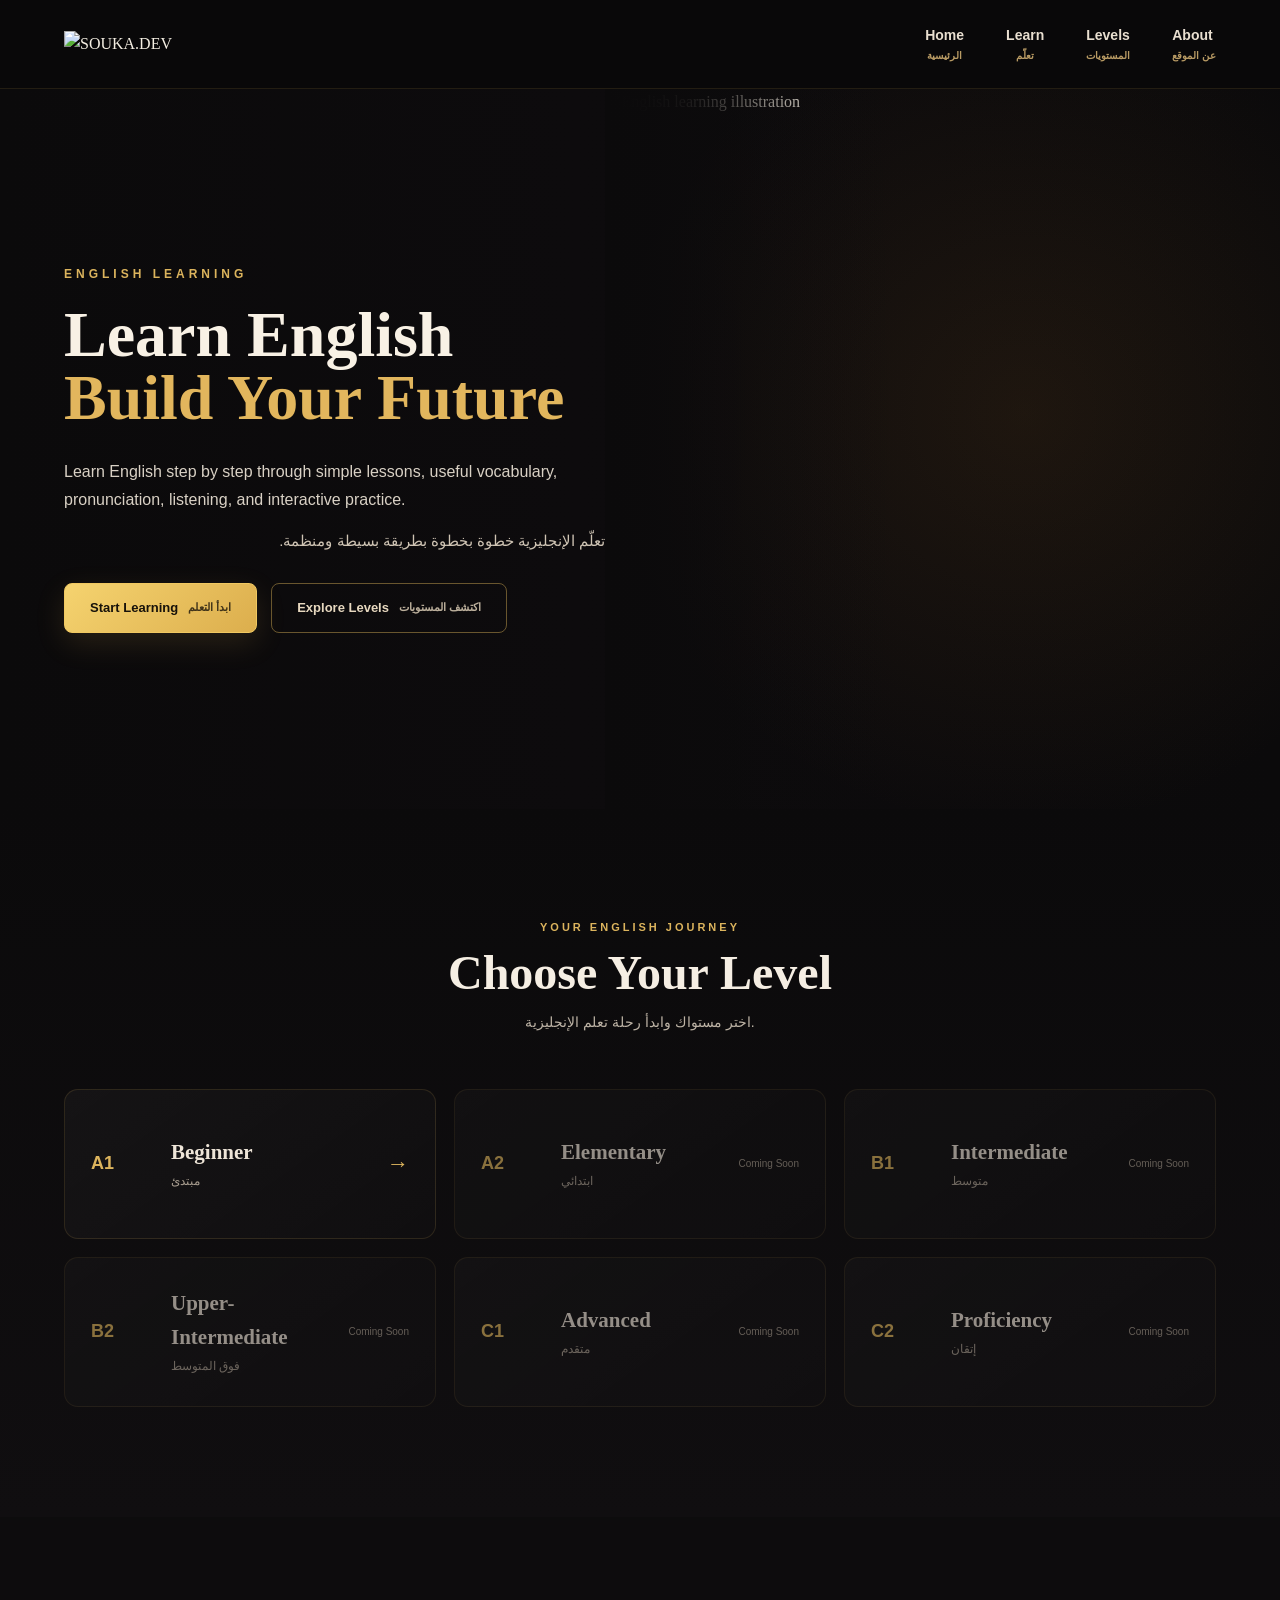
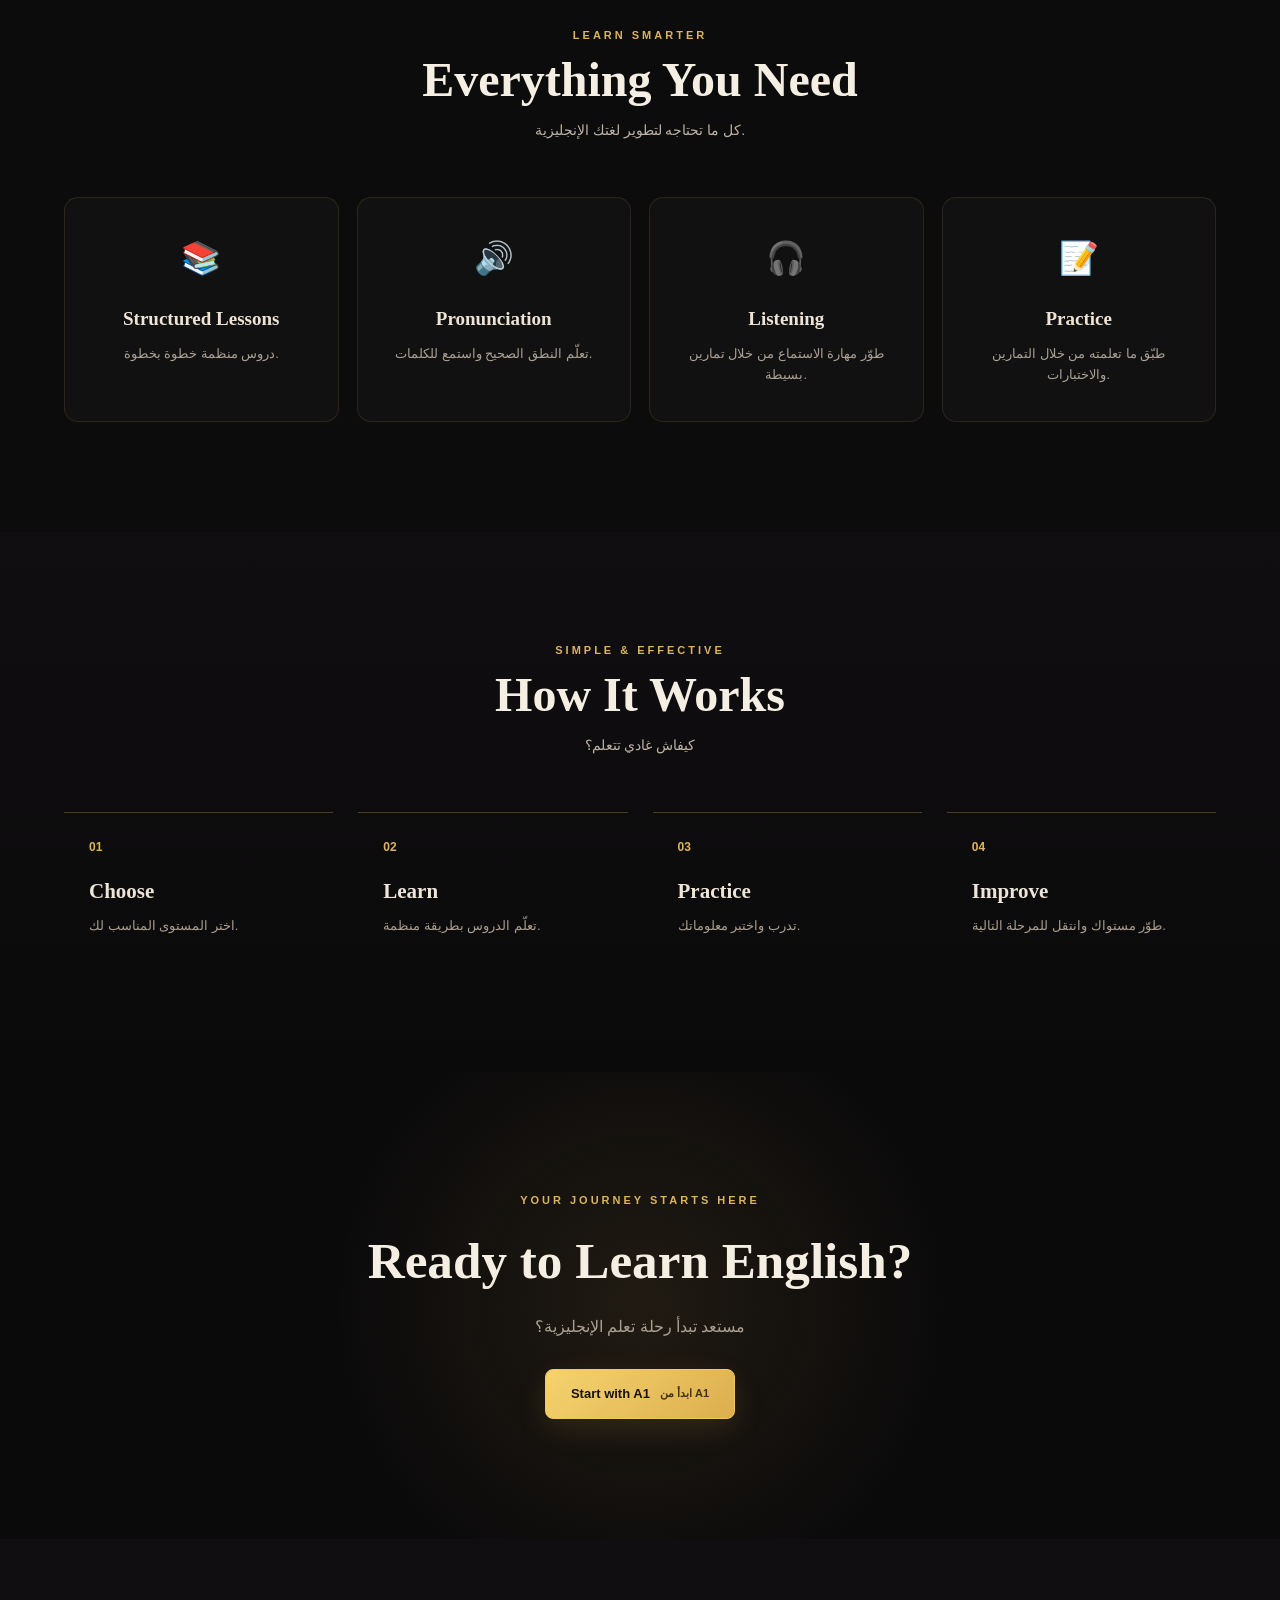
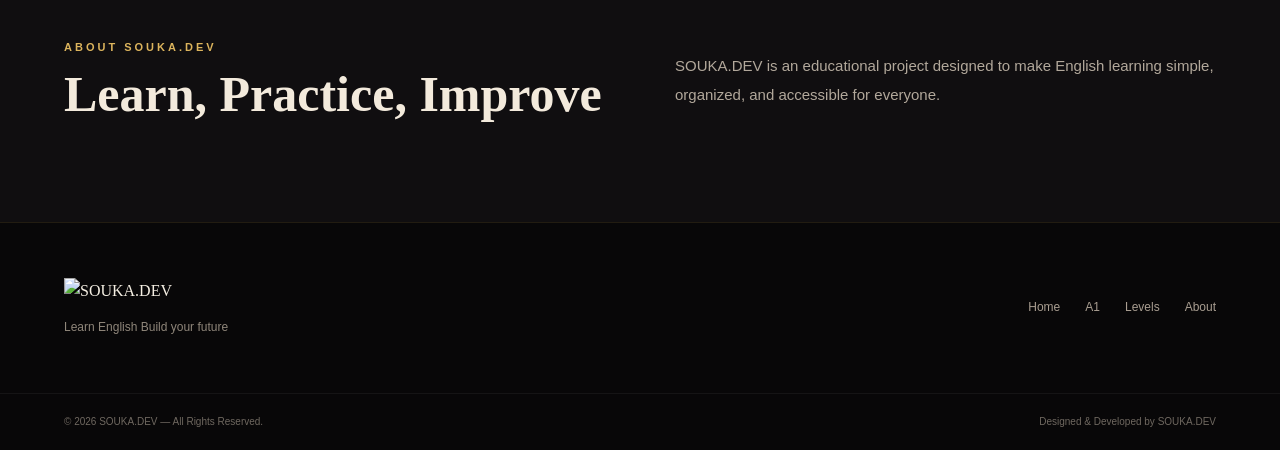
==== index.html @ c5cd775c "Add files via upload" ====
<!DOCTYPE html>
<html lang="en">

<head>

    <meta charset="UTF-8">

    <meta
        name="viewport"
        content="width=device-width, initial-scale=1.0"
    >

    <title>SOUKA.DEV | Learn English</title>

    <meta
        name="description"
        content="Learn English step by step with SOUKA.DEV."
    >

    <link rel="stylesheet" href="style.css">

</head>


<body>


    <!-- ================================
         HEADER
    ================================= -->

    <header class="site-header">

        <div class="container header-content">


            <!-- LOGO -->

            <a href="index.html" class="logo">

                <img
                    src="assets/images/logo.png"
                    alt="SOUKA.DEV"
                >

            </a>


            <!-- NAVIGATION -->

            <nav class="main-nav">

                <a href="index.html">
                    Home
                    <span>الرئيسية</span>
                </a>


                <a href="a1.html">
                    Learn
                    <span>تعلّم</span>
                </a>


                <a href="#levels">
                    Levels
                    <span>المستويات</span>
                </a>


                <a href="#about">
                    About
                    <span>عن الموقع</span>
                </a>

            </nav>


            <!-- MOBILE MENU -->

            <button
                class="menu-button"
                type="button"
                aria-label="Open menu"
                aria-expanded="false"
            >
                ☰
            </button>


        </div>

    </header>



    <!-- ================================
         MAIN
    ================================= -->

    <main>


        <!-- ================================
             HERO
        ================================= -->

        <section class="hero">

            <div class="container hero-content">


                <!-- HERO TEXT -->

                <div class="hero-text">

                    <p class="hero-label">
                        ENGLISH LEARNING
                    </p>


                    <h1>

                        Learn English

                        <br>

                        <span>
                            Build Your Future
                        </span>

                    </h1>


                    <p class="hero-description">

                        Learn English step by step through
                        simple lessons, useful vocabulary,
                        pronunciation, listening,
                        and interactive practice.

                    </p>


                    <p class="hero-arabic">

                        تعلّم الإنجليزية خطوة بخطوة
                        بطريقة بسيطة ومنظمة.

                    </p>


                    <div class="hero-buttons">


                        <a
                            href="a1.html"
                            class="btn btn-primary"
                        >

                            Start Learning

                            <span>
                                ابدأ التعلم
                            </span>

                        </a>


                        <a
                            href="#levels"
                            class="btn btn-secondary"
                        >

                            Explore Levels

                            <span>
                                اكتشف المستويات
                            </span>

                        </a>


                    </div>

                </div>



                <!-- HERO IMAGE -->

                <div class="hero-image">

                    <img
                        src="assets/images/hero.jpeg"
                        alt="English learning illustration"
                    >

                </div>


            </div>

        </section>



        <!-- ================================
             LEVELS
        ================================= -->

        <section
            class="levels-section"
            id="levels"
        >

            <div class="container">


                <div class="section-heading">

                    <p class="section-label">
                        YOUR ENGLISH JOURNEY
                    </p>


                    <h2>
                        Choose Your Level
                    </h2>


                    <p>
                        اختر مستواك وابدأ رحلة تعلم الإنجليزية.
                    </p>

                </div>



                <div class="levels-grid">


                    <!-- A1 -->

                    <a
                        href="a1.html"
                        class="level-card level-a1"
                    >

                        <div class="level-number">
                            A1
                        </div>


                        <div class="level-info">

                            <h3>
                                Beginner
                            </h3>

                            <p>
                                مبتدئ
                            </p>

                        </div>


                        <span class="card-arrow">
                            →
                        </span>

                    </a>



                    <!-- A2 -->

                    <div
                        class="level-card level-a2 coming-soon"
                    >

                        <div class="level-number">
                            A2
                        </div>


                        <div class="level-info">

                            <h3>
                                Elementary
                            </h3>

                            <p>
                                ابتدائي
                            </p>

                        </div>


                        <span class="coming">
                            Coming Soon
                        </span>

                    </div>



                    <!-- B1 -->

                    <div
                        class="level-card level-b1 coming-soon"
                    >

                        <div class="level-number">
                            B1
                        </div>


                        <div class="level-info">

                            <h3>
                                Intermediate
                            </h3>

                            <p>
                                متوسط
                            </p>

                        </div>


                        <span class="coming">
                            Coming Soon
                        </span>

                    </div>



                    <!-- B2 -->

                    <div
                        class="level-card level-b2 coming-soon"
                    >

                        <div class="level-number">
                            B2
                        </div>


                        <div class="level-info">

                            <h3>
                                Upper-Intermediate
                            </h3>

                            <p>
                                فوق المتوسط
                            </p>

                        </div>


                        <span class="coming">
                            Coming Soon
                        </span>

                    </div>



                    <!-- C1 -->

                    <div
                        class="level-card level-c1 coming-soon"
                    >

                        <div class="level-number">
                            C1
                        </div>


                        <div class="level-info">

                            <h3>
                                Advanced
                            </h3>

                            <p>
                                متقدم
                            </p>

                        </div>


                        <span class="coming">
                            Coming Soon
                        </span>

                    </div>



                    <!-- C2 -->

                    <div
                        class="level-card level-c2 coming-soon"
                    >

                        <div class="level-number">
                            C2
                        </div>


                        <div class="level-info">

                            <h3>
                                Proficiency
                            </h3>

                            <p>
                                إتقان
                            </p>

                        </div>


                        <span class="coming">
                            Coming Soon
                        </span>

                    </div>


                </div>

            </div>

        </section>



        <!-- ================================
             FEATURES
        ================================= -->

        <section class="features-section">

            <div class="container">


                <div class="section-heading">

                    <p class="section-label">
                        LEARN SMARTER
                    </p>


                    <h2>
                        Everything You Need
                    </h2>


                    <p>
                        كل ما تحتاجه لتطوير لغتك الإنجليزية.
                    </p>

                </div>



                <div class="features-grid">


                    <article class="feature-card">

                        <div class="feature-icon">
                            📚
                        </div>

                        <h3>
                            Structured Lessons
                        </h3>

                        <p>
                            دروس منظمة خطوة بخطوة.
                        </p>

                    </article>



                    <article class="feature-card">

                        <div class="feature-icon">
                            🔊
                        </div>

                        <h3>
                            Pronunciation
                        </h3>

                        <p>
                            تعلّم النطق الصحيح واستمع للكلمات.
                        </p>

                    </article>



                    <article class="feature-card">

                        <div class="feature-icon">
                            🎧
                        </div>

                        <h3>
                            Listening
                        </h3>

                        <p>
                            طوّر مهارة الاستماع من خلال تمارين بسيطة.
                        </p>

                    </article>



                    <article class="feature-card">

                        <div class="feature-icon">
                            📝
                        </div>

                        <h3>
                            Practice
                        </h3>

                        <p>
                            طبّق ما تعلمته من خلال التمارين والاختبارات.
                        </p>

                    </article>


                </div>

            </div>

        </section>



        <!-- ================================
             HOW IT WORKS
        ================================= -->

        <section class="how-section">

            <div class="container">


                <div class="section-heading">

                    <p class="section-label">
                        SIMPLE & EFFECTIVE
                    </p>


                    <h2>
                        How It Works
                    </h2>


                    <p>
                        كيفاش غادي تتعلم؟
                    </p>

                </div>



                <div class="steps">


                    <div class="step">

                        <span class="step-number">
                            01
                        </span>

                        <h3>
                            Choose
                        </h3>

                        <p>
                            اختر المستوى المناسب لك.
                        </p>

                    </div>



                    <div class="step">

                        <span class="step-number">
                            02
                        </span>

                        <h3>
                            Learn
                        </h3>

                        <p>
                            تعلّم الدروس بطريقة منظمة.
                        </p>

                    </div>



                    <div class="step">

                        <span class="step-number">
                            03
                        </span>

                        <h3>
                            Practice
                        </h3>

                        <p>
                            تدرب واختبر معلوماتك.
                        </p>

                    </div>



                    <div class="step">

                        <span class="step-number">
                            04
                        </span>

                        <h3>
                            Improve
                        </h3>

                        <p>
                            طوّر مستواك وانتقل للمرحلة التالية.
                        </p>

                    </div>


                </div>

            </div>

        </section>



        <!-- ================================
             CTA
        ================================= -->

        <section class="cta-section">

            <div class="container cta-content">

                <p class="section-label">
                    YOUR JOURNEY STARTS HERE
                </p>


                <h2>
                    Ready to Learn English?
                </h2>


                <p>
                    مستعد تبدأ رحلة تعلم الإنجليزية؟
                </p>


                <a
                    href="a1.html"
                    class="btn btn-primary"
                >

                    Start with A1

                    <span>
                        ابدأ من A1
                    </span>

                </a>

            </div>

        </section>



        <!-- ================================
             ABOUT
        ================================= -->

        <section
            class="about-section"
            id="about"
        >

            <div class="container about-content">


                <div>

                    <p class="section-label">
                        ABOUT SOUKA.DEV
                    </p>


                    <h2>
                        Learn, Practice, Improve
                    </h2>

                </div>


                <p>

                    SOUKA.DEV is an educational project
                    designed to make English learning
                    simple, organized, and accessible
                    for everyone.

                </p>


            </div>

        </section>


    </main>



    <!-- ================================
         FOOTER
    ================================= -->

    <footer class="site-footer">

        <div class="container footer-content">


            <div class="footer-brand">

                <img
                    src="assets/images/logo.png"
                    alt="SOUKA.DEV"
                >

                <p>
                    Learn English Build your future
                </p>

            </div>



            <div class="footer-links">

                <a href="index.html">
                    Home
                </a>

                <a href="a1.html">
                    A1
                </a>

                <a href="#levels">
                    Levels
                </a>

                <a href="#about">
                    About
                </a>

            </div>


        </div>



        <div class="footer-bottom">

            <p>
                © 2026 SOUKA.DEV — All Rights Reserved
            </p>


            <p>
                Designed & Developed by SOUKA.DEV
            </p>

        </div>

    </footer>



    <!-- JAVASCRIPT -->

    <script src="script.js"></script>


</body>

</html>
---- style.css ----
/* =========================================================
   SOUKA.DEV — MAIN WEBSITE
   Main stylesheet
========================================================= */


/* =========================================================
   RESET
========================================================= */

* {
    margin: 0;
    padding: 0;
    box-sizing: border-box;
}

html {
    scroll-behavior: smooth;
}

body {
    font-family: "Georgia", "Times New Roman", serif;
    background: #0b0a0b;
    color: #f5efe3;
    line-height: 1.6;
    overflow-x: hidden;
}

img {
    max-width: 100%;
    display: block;
}

a {
    color: inherit;
    text-decoration: none;
}

button {
    font: inherit;
}

.container {
    width: min(1200px, 90%);
    margin: 0 auto;
}


/* =========================================================
   HEADER
========================================================= */

.site-header {
    position: relative;
    z-index: 100;
    background: rgba(10, 9, 10, 0.96);
    border-bottom: 1px solid rgba(220, 176, 82, 0.12);
}

.header-content {
    min-height: 88px;

    display: flex;
    align-items: center;
    justify-content: space-between;
    gap: 40px;
}


/* LOGO */

.logo {
    display: flex;
    align-items: center;
    flex-shrink: 0;
}

.logo img {
    width: 165px;
    height: auto;
}


/* NAVIGATION */

.main-nav {
    display: flex;
    align-items: center;
    gap: 42px;
}

.main-nav a {
    position: relative;

    color: #e9dfd0;
    font-family: Arial, sans-serif;
    font-size: 14px;
    font-weight: 600;

    transition: 0.3s ease;
}

.main-nav a span {
    display: block;

    margin-top: 2px;

    font-family: Arial, sans-serif;
    font-size: 10px;

    color: #b99b64;

    text-align: center;
}

.main-nav a::after {
    content: "";

    position: absolute;
    left: 0;
    bottom: -10px;

    width: 0;
    height: 1px;

    background: #d8ad52;

    transition: width 0.3s ease;
}

.main-nav a:hover {
    color: #e0b65c;
}

.main-nav a:hover::after {
    width: 100%;
}


/* MOBILE MENU BUTTON */

.menu-button {
    display: none;

    width: 44px;
    height: 44px;

    border: 1px solid rgba(218, 177, 87, 0.35);
    border-radius: 8px;

    background: transparent;
    color: #e1b65b;

    cursor: pointer;
}


/* =========================================================
   HERO
========================================================= */

.hero {
    position: relative;

    min-height: 720px;

    display: flex;
    align-items: center;

    overflow: hidden;

    background:
        radial-gradient(
            circle at 80% 45%,
            rgba(116, 76, 30, 0.18),
            transparent 38%
        ),
        linear-gradient(
            90deg,
            #0b0a0b 0%,
            #0d0b0d 45%,
            #0b0a0b 100%
        );
}


/*
   HERO CONTENT

   We use a two-column layout.
*/

.hero-content {
    position: relative;
    z-index: 5;

    min-height: 720px;

    display: grid;
    grid-template-columns: 47% 53%;
    align-items: center;
}


/* =========================================================
   HERO TEXT
========================================================= */

.hero-text {
    position: relative;
    z-index: 10;

    padding: 80px 0;
}

.hero-label {
    margin-bottom: 20px;

    color: #dcb45d;

    font-family: Arial, sans-serif;
    font-size: 12px;
    font-weight: 700;

    letter-spacing: 4px;
}

.hero h1 {
    max-width: 700px;

    margin-bottom: 28px;

    color: #f8f1e5;

    font-size: clamp(48px, 5vw, 78px);
    font-weight: 700;
    line-height: 0.98;
}

.hero h1 span {
    color: #e2b65d;
}

.hero-description {
    max-width: 620px;

    margin-bottom: 14px;

    color: #d9d1c5;

    font-family: Arial, sans-serif;
    font-size: 16px;
    line-height: 1.8;
}

.hero-arabic {
    max-width: 620px;

    margin-bottom: 30px;

    color: #cfc4b4;

    font-family: Arial, sans-serif;
    font-size: 15px;

    direction: rtl;
}


/* =========================================================
   HERO BUTTONS
========================================================= */

.hero-buttons {
    display: flex;
    align-items: center;
    gap: 14px;
    flex-wrap: wrap;
}

.btn {
    min-height: 50px;

    padding: 12px 25px;

    display: inline-flex;
    align-items: center;
    justify-content: center;
    gap: 10px;

    border-radius: 8px;

    font-family: Arial, sans-serif;
    font-size: 13px;
    font-weight: 700;

    transition:
        transform 0.3s ease,
        background 0.3s ease,
        border-color 0.3s ease,
        box-shadow 0.3s ease;
}

.btn span {
    font-size: 11px;
    opacity: 0.8;
}

.btn:hover {
    transform: translateY(-3px);
}


/* PRIMARY */

.btn-primary {
    color: #17120a;

    background: linear-gradient(
        135deg,
        #f5d36f,
        #dcae4d
    );

    border: 1px solid #f0c861;

    box-shadow:
        0 10px 30px rgba(218, 173, 76, 0.14);
}

.btn-primary:hover {
    box-shadow:
        0 15px 35px rgba(218, 173, 76, 0.25);
}


/* SECONDARY */

.btn-secondary {
    color: #e7d8bf;

    background: transparent;

    border: 1px solid rgba(218, 177, 87, 0.45);
}

.btn-secondary:hover {
    border-color: #dcb257;
    background: rgba(220, 178, 87, 0.08);
}


/* =========================================================
   HERO IMAGE — LARGE / BORDERLESS / BLENDED
========================================================= */

.hero-image {
    position: relative;

    width: 100%;
    height: 100%;

    min-height: 720px;

    display: flex;
    align-items: center;
    justify-content: flex-end;

    overflow: visible;

    background: transparent;
    border: none;
    box-shadow: none;
}


/*
   The image itself is intentionally much larger
   than the column.
*/

.hero-image img {
    position: relative;
    z-index: 1;

    width: 850px;
    max-width: none;

    height: 720px;

    object-fit: cover;
    object-position: center;

    display: block;

    margin-right: -170px;

    border: none !important;
    border-radius: 0 !important;

    box-shadow: none !important;

    /*
       Fade into the dark background on the left.
    */

    -webkit-mask-image:
        linear-gradient(
            to right,
            transparent 0%,
            rgba(0, 0, 0, 0.15) 10%,
            black 27%,
            black 82%,
            transparent 100%
        );

    mask-image:
        linear-gradient(
            to right,
            transparent 0%,
            rgba(0, 0, 0, 0.15) 10%,
            black 27%,
            black 82%,
            transparent 100%
        );
}


/*
   Additional soft blending layer.
*/

.hero-image::after {
    content: "";

    position: absolute;

    inset: 0;

    z-index: 2;

    pointer-events: none;

    background:
        linear-gradient(
            to right,
            #0b0a0b 0%,
            rgba(11, 10, 11, 0.85) 7%,
            rgba(11, 10, 11, 0.25) 25%,
            transparent 48%
        );
}


/* =========================================================
   SECTION HEADINGS
========================================================= */

.section-heading {
    text-align: center;

    max-width: 720px;

    margin: 0 auto 55px;
}

.section-label {
    margin-bottom: 10px;

    color: #dcb45d;

    font-family: Arial, sans-serif;
    font-size: 11px;
    font-weight: 700;

    letter-spacing: 3px;
}

.section-heading h2 {
    margin-bottom: 12px;

    color: #f5eee3;

    font-size: clamp(34px, 4vw, 48px);
    line-height: 1.1;
}

.section-heading > p:last-child {
    color: #bdb3a5;

    font-family: Arial, sans-serif;
    font-size: 14px;
}


/* =========================================================
   LEVELS
========================================================= */

.levels-section {
    padding: 110px 0;

    background:
        linear-gradient(
            180deg,
            #0b0a0b,
            #100e10
        );
}

.levels-grid {
    display: grid;

    grid-template-columns:
        repeat(3, 1fr);

    gap: 18px;
}

.level-card {
    position: relative;

    min-height: 150px;

    padding: 26px;

    display: flex;
    align-items: center;
    gap: 20px;

    overflow: hidden;

    background:
        linear-gradient(
            145deg,
            rgba(255, 255, 255, 0.035),
            rgba(255, 255, 255, 0.01)
        );

    border: 1px solid rgba(218, 177, 87, 0.14);
    border-radius: 14px;

    transition:
        transform 0.3s ease,
        border-color 0.3s ease,
        background 0.3s ease;
}

.level-card:hover {
    transform: translateY(-6px);

    border-color:
        rgba(218, 177, 87, 0.55);

    background:
        rgba(218, 177, 87, 0.055);
}

.level-number {
    min-width: 60px;

    color: #dcb45d;

    font-family: Arial, sans-serif;
    font-size: 18px;
    font-weight: 700;
}

.level-info {
    flex: 1;
}

.level-info h3 {
    margin-bottom: 3px;

    color: #eee5d8;

    font-size: 21px;
}

.level-info p {
    color: #aa9f91;

    font-family: Arial, sans-serif;
    font-size: 12px;
}

.card-arrow {
    color: #dcb45d;

    font-family: Arial, sans-serif;
    font-size: 22px;

    transition: transform 0.3s ease;
}

.level-card:hover .card-arrow {
    transform: translateX(5px);
}

.coming-soon {
    cursor: default;
    opacity: 0.6;
}

.coming-soon:hover {
    transform: none;
}

.coming {
    color: #9e9386;

    font-family: Arial, sans-serif;
    font-size: 10px;
}


/* =========================================================
   FEATURES
========================================================= */

.features-section {
    padding: 110px 0;

    background: #0d0c0d;
}

.features-grid {
    display: grid;

    grid-template-columns:
        repeat(4, 1fr);

    gap: 18px;
}

.feature-card {
    padding: 35px 25px;

    text-align: center;

    background:
        rgba(255, 255, 255, 0.025);

    border: 1px solid rgba(218, 177, 87, 0.12);
    border-radius: 14px;

    transition:
        transform 0.3s ease,
        border-color 0.3s ease;
}

.feature-card:hover {
    transform: translateY(-5px);

    border-color:
        rgba(218, 177, 87, 0.4);
}

.feature-icon {
    margin-bottom: 20px;

    font-size: 32px;
}

.feature-card h3 {
    margin-bottom: 10px;

    color: #eee4d5;

    font-size: 19px;
}

.feature-card p {
    color: #aaa093;

    font-family: Arial, sans-serif;
    font-size: 13px;
}


/* =========================================================
   HOW IT WORKS
========================================================= */

.how-section {
    padding: 110px 0;

    background:
        linear-gradient(
            180deg,
            #100e10,
            #0b0a0b
        );
}

.steps {
    display: grid;

    grid-template-columns:
        repeat(4, 1fr);

    gap: 25px;
}

.step {
    position: relative;

    padding: 25px;

    border-top:
        1px solid rgba(218, 177, 87, 0.3);
}

.step-number {
    display: block;

    margin-bottom: 18px;

    color: #dcb45d;

    font-family: Arial, sans-serif;
    font-size: 12px;
    font-weight: 700;
}

.step h3 {
    margin-bottom: 8px;

    color: #eee5d8;

    font-size: 21px;
}

.step p {
    color: #a99e90;

    font-family: Arial, sans-serif;
    font-size: 13px;
}


/* =========================================================
   CTA
========================================================= */

.cta-section {
    padding: 120px 0;

    text-align: center;

    background:
        radial-gradient(
            circle at center,
            rgba(218, 174, 77, 0.10),
            transparent 45%
        ),
        #0b0a0b;
}

.cta-content {
    display: flex;
    flex-direction: column;
    align-items: center;
}

.cta-section h2 {
    margin-bottom: 12px;

    color: #f5eee3;

    font-size: clamp(35px, 4vw, 52px);
}

.cta-section > .container > p:not(.section-label) {
    margin-bottom: 30px;

    color: #aaa093;

    font-family: Arial, sans-serif;
}


/* =========================================================
   ABOUT
========================================================= */

.about-section {
    padding: 100px 0;

    background: #100e10;
}

.about-content {
    display: grid;

    grid-template-columns: 1fr 1fr;

    gap: 70px;

    align-items: center;
}

.about-content h2 {
    color: #f3eadc;

    font-size: clamp(34px, 4vw, 50px);
    line-height: 1.1;
}

.about-content > p {
    color: #b2a89b;

    font-family: Arial, sans-serif;
    font-size: 15px;
    line-height: 1.9;
}


/* =========================================================
   FOOTER
========================================================= */

.site-footer {
    background: #080708;

    border-top:
        1px solid rgba(218, 177, 87, 0.12);
}

.footer-content {
    padding: 55px 0;

    display: flex;
    justify-content: space-between;
    gap: 50px;
}

.footer-brand img {
    width: 150px;

    margin-bottom: 15px;
}

.footer-brand p {
    color: #8f867a;

    font-family: Arial, sans-serif;
    font-size: 12px;
}

.footer-links {
    display: flex;
    gap: 25px;

    align-items: center;
}

.footer-links a {
    color: #a99e91;

    font-family: Arial, sans-serif;
    font-size: 12px;

    transition: color 0.3s ease;
}

.footer-links a:hover {
    color: #dcb45d;
}

.footer-bottom {
    padding: 20px 5%;

    display: flex;
    justify-content: space-between;
    gap: 20px;

    border-top:
        1px solid rgba(255, 255, 255, 0.05);

    color: #6f6860;

    font-family: Arial, sans-serif;
    font-size: 10px;
}


/* =========================================================
   MOBILE
========================================================= */

@media (max-width: 900px) {

    .header-content {
        min-height: 75px;
    }

    .logo img {
        width: 140px;
    }

    .menu-button {
        display: block;
    }

    .main-nav {
        position: absolute;

        top: 75px;
        left: 5%;
        right: 5%;

        display: none;

        flex-direction: column;
        align-items: stretch;

        gap: 0;

        padding: 15px;

        background: #100e10;

        border:
            1px solid rgba(218, 177, 87, 0.18);

        border-radius: 12px;

        box-shadow:
            0 20px 50px rgba(0, 0, 0, 0.4);
    }

    .main-nav.mobile-active {
        display: flex;
    }

    .main-nav a {
        padding: 14px;

        text-align: center;
    }

    .main-nav a::after {
        display: none;
    }


    /* HERO */

    .hero {
        min-height: auto;
    }

    .hero-content {
        min-height: auto;

        display: flex;
        flex-direction: column;

        align-items: stretch;
    }

    .hero-text {
        padding: 80px 0 30px;

        text-align: center;
    }

    .hero h1 {
        margin-left: auto;
        margin-right: auto;

        font-size: clamp(42px, 10vw, 60px);
    }

    .hero-description,
    .hero-arabic {
        margin-left: auto;
        margin-right: auto;
    }

    .hero-buttons {
        justify-content: center;
    }


    /*
       Mobile hero image.
       Still large, but placed underneath the text.
    */

    .hero-image {
        min-height: 420px;

        width: 100%;

        justify-content: center;

        margin-top: -20px;
    }

    .hero-image img {
        width: 115vw;
        max-width: none;

        height: 480px;

        margin-right: -5vw;

        object-fit: cover;

        -webkit-mask-image:
            linear-gradient(
                to bottom,
                transparent 0%,
                black 18%,
                black 78%,
                transparent 100%
            );

        mask-image:
            linear-gradient(
                to bottom,
                transparent 0%,
                black 18%,
                black 78%,
                transparent 100%
            );
    }

    .hero-image::after {
        background:
            linear-gradient(
                to bottom,
                #0b0a0b 0%,
                transparent 25%,
                transparent 75%,
                #0b0a0b 100%
            );
    }


    /* LEVELS */

    .levels-grid {
        grid-template-columns: repeat(2, 1fr);
    }


    /* FEATURES */

    .features-grid {
        grid-template-columns: repeat(2, 1fr);
    }


    /* STEPS */

    .steps {
        grid-template-columns: repeat(2, 1fr);
    }


    /* ABOUT */

    .about-content {
        grid-template-columns: 1fr;

        gap: 30px;

        text-align: center;
    }


    /* FOOTER */

    .footer-content {
        flex-direction: column;

        text-align: center;
        align-items: center;
    }

    .footer-links {
        flex-wrap: wrap;
        justify-content: center;
    }

    .footer-bottom {
        flex-direction: column;

        text-align: center;
    }
}


/* =========================================================
   SMALL PHONES
========================================================= */

@media (max-width: 600px) {

    .container {
        width: 88%;
    }

    .hero-text {
        padding-top: 60px;
    }

    .hero h1 {
        font-size: 43px;
    }

    .hero-description {
        font-size: 14px;
    }

    .hero-arabic {
        font-size: 13px;
    }

    .hero-buttons {
        flex-direction: column;
        width: 100%;
    }

    .hero-buttons .btn {
        width: 100%;
    }

    .hero-image {
        min-height: 350px;
    }

    .hero-image img {
        width: 125vw;
        height: 400px;

        margin-right: -7vw;
    }


    .levels-section,
    .features-section,
    .how-section {
        padding: 80px 0;
    }

    .levels-grid,
    .features-grid,
    .steps {
        grid-template-columns: 1fr;
    }

    .level-card {
        min-height: 125px;
    }

    .section-heading {
        margin-bottom: 40px;
    }

    .section-heading h2 {
        font-size: 34px;
    }

    .cta-section {
        padding: 90px 0;
    }

    .about-section {
        padding: 80px 0;
    }
}
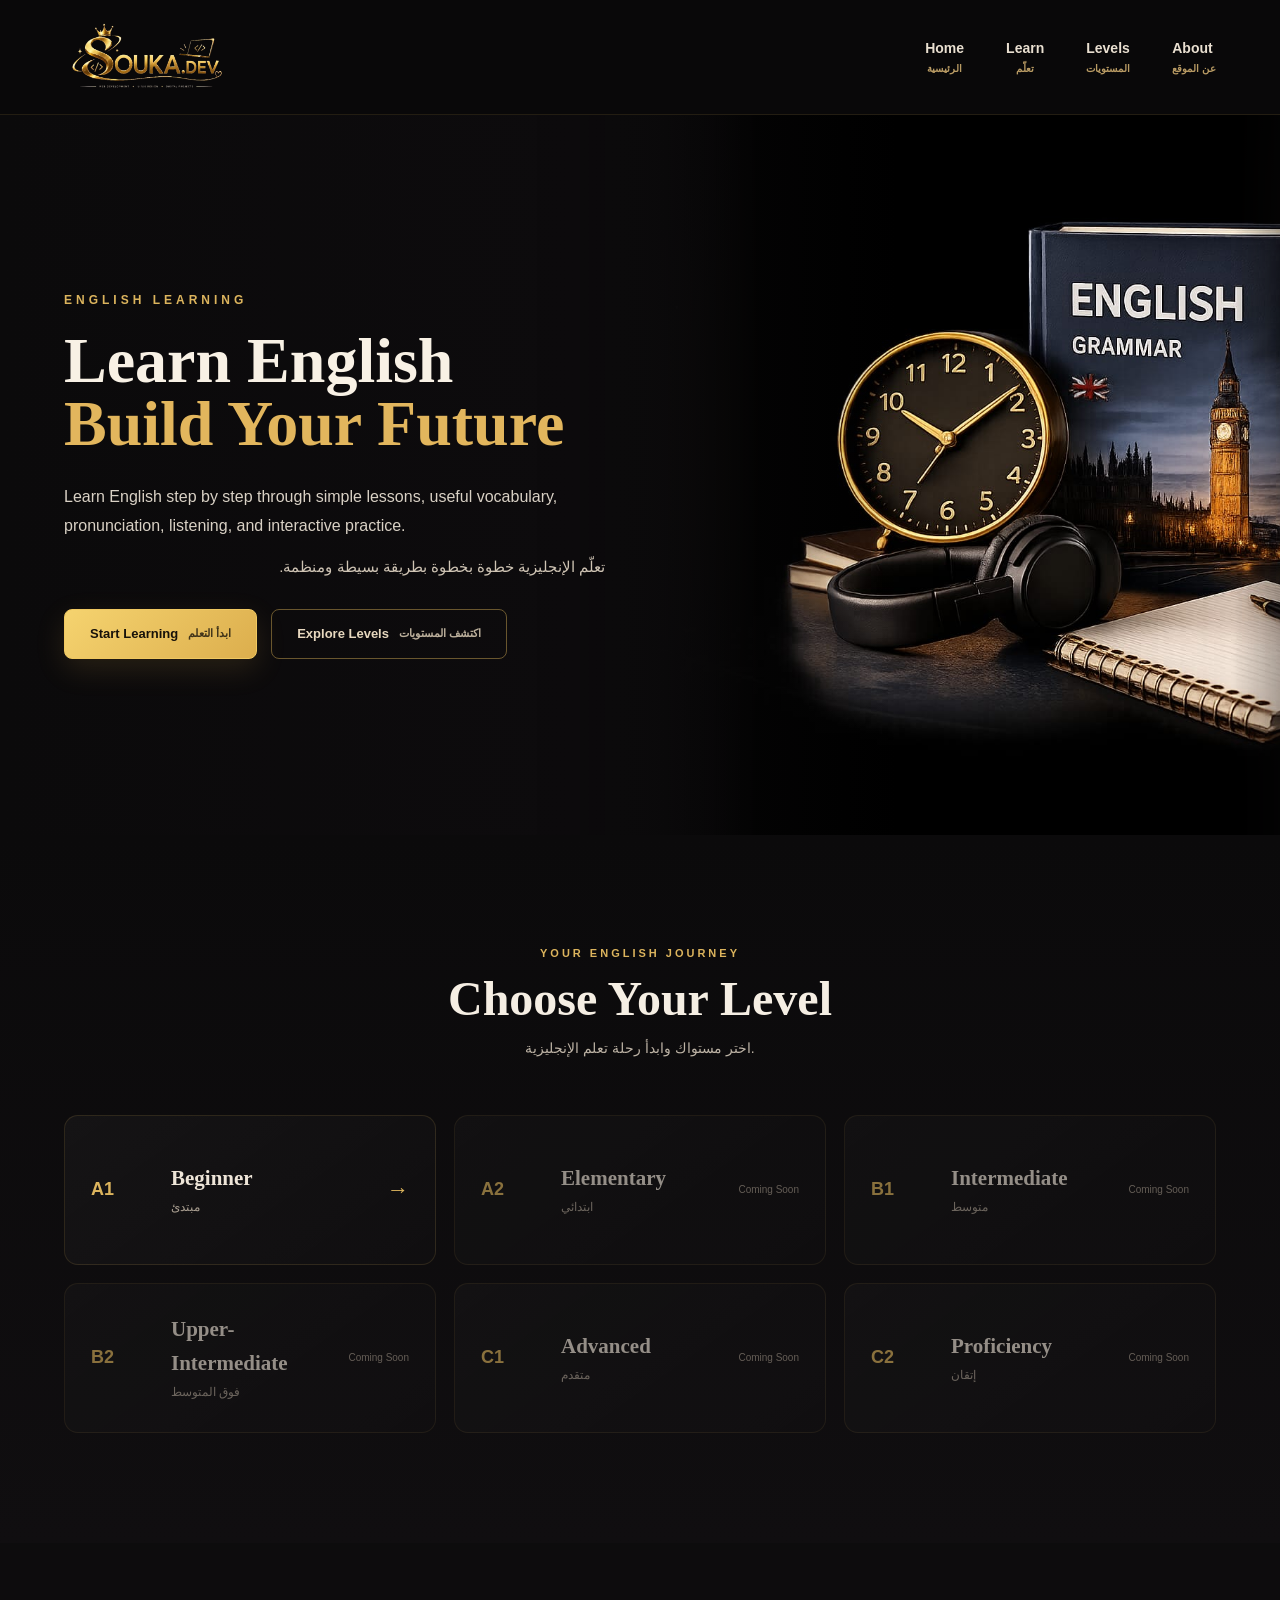
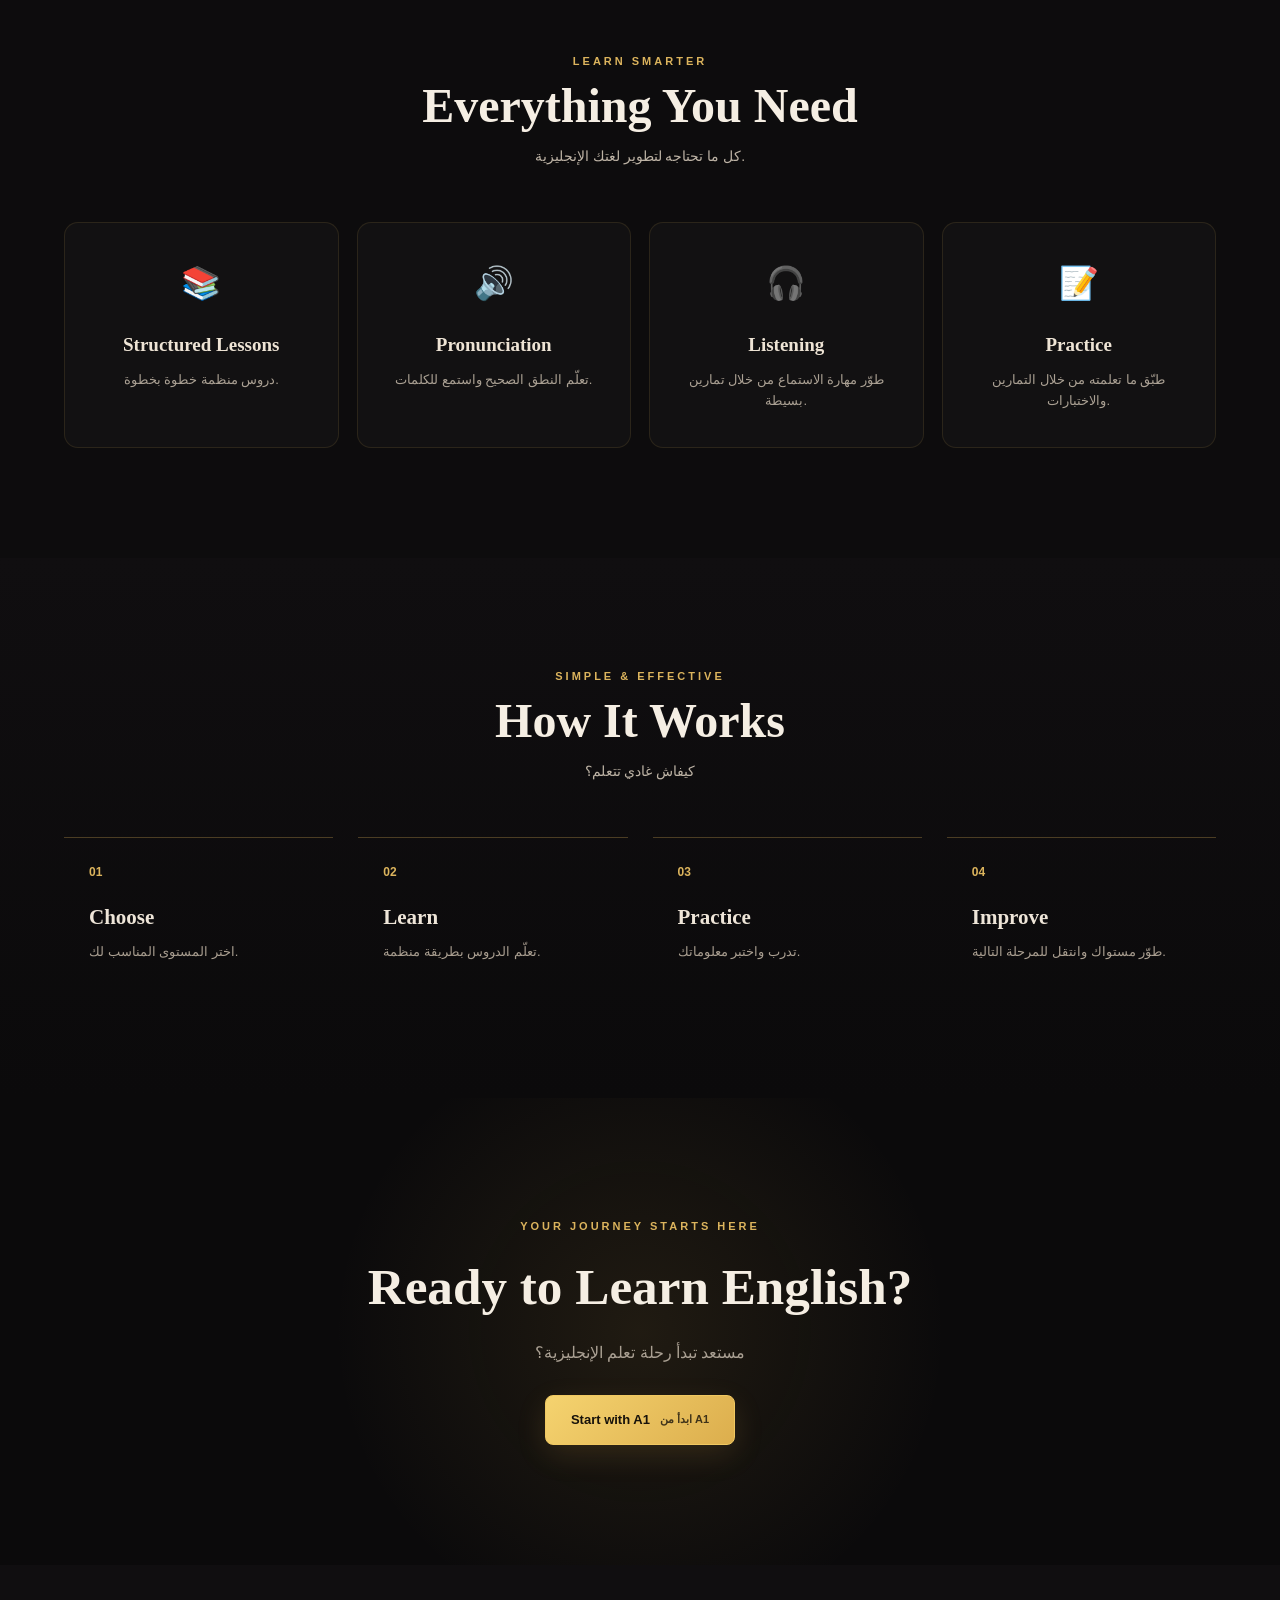
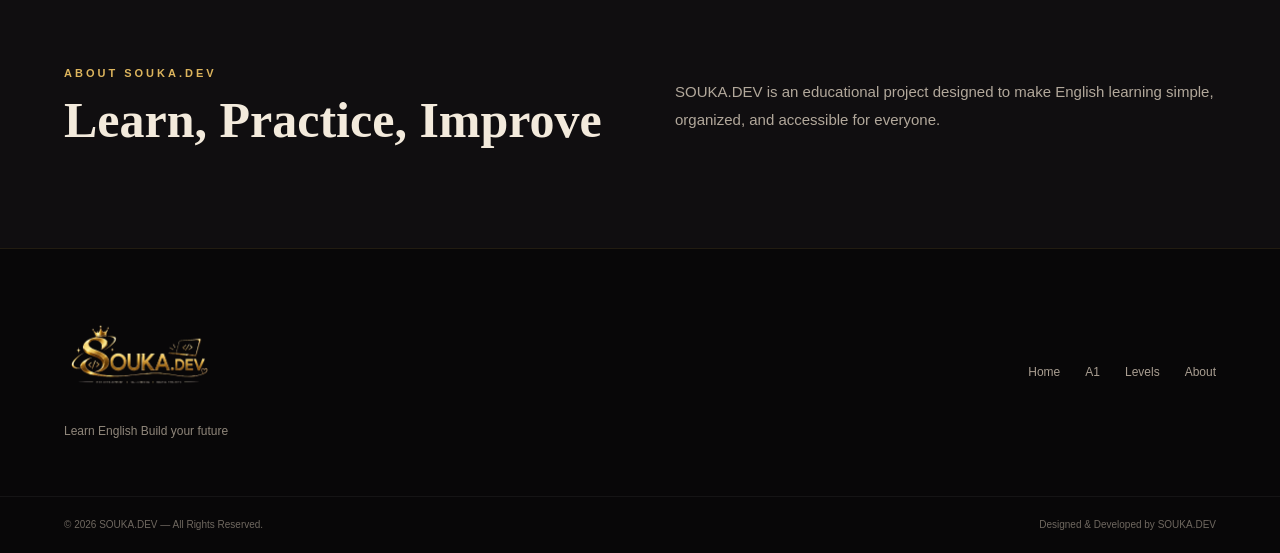
==== commit 4bd57430: "Update index.html" ====
--- a/index.html
+++ b/index.html
@@ -39,7 +39,7 @@
             <a href="index.html" class="logo">
 
                 <img
-                    src="assets/images/logo.png"
+                    src="logo.png"
                     alt="SOUKA.DEV"
                 >
 
@@ -192,7 +192,7 @@
                 <div class="hero-image">
 
                     <img
-                        src="assets/images/hero.jpeg"
+                        src="hero.jpeg"
                         alt="English learning illustration"
                     >
 
@@ -761,7 +761,7 @@
             <div class="footer-brand">
 
                 <img
-                    src="assets/images/logo.png"
+                    src="logo.png"
                     alt="SOUKA.DEV"
                 >
 
@@ -822,4 +822,4 @@
 
 </body>
 
-</html>+</html>
